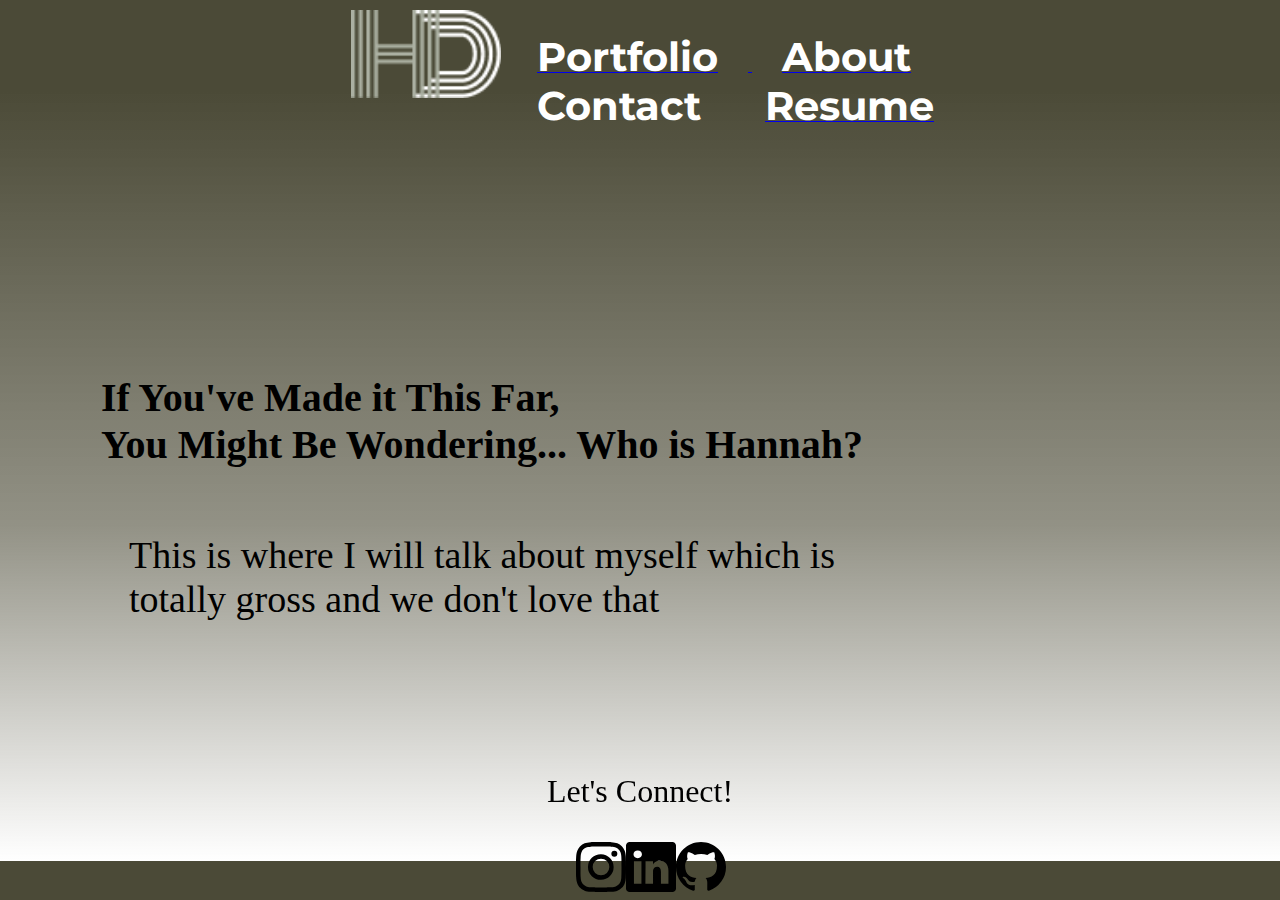
==== about.html @ ebe08da1 "update" ====
<!DOCTYPE html>
<html lang="en">
<link rel="stylesheet" href="CSS/style.css" />
<link rel="stylesheet" href="CSS/homepage.css" />
<link rel="stylesheet" href="CSS/aboutme.css" />

<head>
    <!-- Fonts: -->
    <link rel="preconnect" href="https://fonts.googleapis.com">
    <link rel="preconnect" href="https://fonts.gstatic.com" crossorigin>
    <link href="https://fonts.googleapis.com/css2?family=Montserrat:wght@300;400;500;600&display=swap" rel="stylesheet">

</head>

<body>
<!-- NAVIGATION -->
    <div class="navigation">
        <div class="inline_block">
            <a href="/index.html"><img src="Images\Vector.png" class="logo" /></a>
            <nav class="inline_block">
                <ul style="width: 73%; padding: 1%;">
                    <a href="/portfolio.html">
                        <li class="inline">Portfolio</li>
                    </a>
                    <a href="/about.html">
                        <li class="inline">About</li>
                    </a>
                    <li class="inline">Contact</li>
                    <a
                        href="https://docs.google.com/document/d/1BvDLTSsfXMmed3i8Y_4X4LkEU9TCMflmdrN38vxeFK8/edit?usp=sharing">
                        <li class="inline">Resume</li>
                    </a>
                </ul>
            </nav>
        </div>
    </div>
    <div class="aboutHannah">
        <h1 class="introheader">If You've Made it This Far, <br>
            You Might Be Wondering... Who is Hannah?</H1>
        <p>This is where I will talk about myself which is <br>
            totally gross and we don't love that</p>
    </div>
<!-- FOOTER -->
    <footer class="footer">
        <p>Let's Connect!</p>
        <div class="socialFooter">
            <a href='https://www.instagram.com/hanniedanny/'>
                <svg xmlns="http://www.w3.org/2000/svg" width="50" height="50" viewBox="0 0 16 16">
                    <path
                        d="M8 0C5.829 0 5.556.01 4.703.048 3.85.088 3.269.222 2.76.42a3.917 3.917 0 0 0-1.417.923A3.927 3.927 0 0 0 .42 2.76C.222 3.268.087 3.85.048 4.7.01 5.555 0 5.827 0 8.001c0 2.172.01 2.444.048 3.297.04.852.174 1.433.372 1.942.205.526.478.972.923 1.417.444.445.89.719 1.416.923.51.198 1.09.333 1.942.372C5.555 15.99 5.827 16 8 16s2.444-.01 3.298-.048c.851-.04 1.434-.174 1.943-.372a3.916 3.916 0 0 0 1.416-.923c.445-.445.718-.891.923-1.417.197-.509.332-1.09.372-1.942C15.99 10.445 16 10.173 16 8s-.01-2.445-.048-3.299c-.04-.851-.175-1.433-.372-1.941a3.926 3.926 0 0 0-.923-1.417A3.911 3.911 0 0 0 13.24.42c-.51-.198-1.092-.333-1.943-.372C10.443.01 10.172 0 7.998 0h.003zm-.717 1.442h.718c2.136 0 2.389.007 3.232.046.78.035 1.204.166 1.486.275.373.145.64.319.92.599.28.28.453.546.598.92.11.281.24.705.275 1.485.039.843.047 1.096.047 3.231s-.008 2.389-.047 3.232c-.035.78-.166 1.203-.275 1.485a2.47 2.47 0 0 1-.599.919c-.28.28-.546.453-.92.598-.28.11-.704.24-1.485.276-.843.038-1.096.047-3.232.047s-2.39-.009-3.233-.047c-.78-.036-1.203-.166-1.485-.276a2.478 2.478 0 0 1-.92-.598 2.48 2.48 0 0 1-.6-.92c-.109-.281-.24-.705-.275-1.485-.038-.843-.046-1.096-.046-3.233 0-2.136.008-2.388.046-3.231.036-.78.166-1.204.276-1.486.145-.373.319-.64.599-.92.28-.28.546-.453.92-.598.282-.11.705-.24 1.485-.276.738-.034 1.024-.044 2.515-.045v.002zm4.988 1.328a.96.96 0 1 0 0 1.92.96.96 0 0 0 0-1.92zm-4.27 1.122a4.109 4.109 0 1 0 0 8.217 4.109 4.109 0 0 0 0-8.217zm0 1.441a2.667 2.667 0 1 1 0 5.334 2.667 2.667 0 0 1 0-5.334z" />
                </svg>
            </a>
            <a href="https://www.linkedin.com/in/danielshannahn/"><svg xmlns="http://www.w3.org/2000/svg" width="50"
                    height="50" fill="black" class="bi bi-linkedin" viewBox="0 0 16 16">
                    <path
                        d="M0 1.146C0 .513.526 0 1.175 0h13.65C15.474 0 16 .513 16 1.146v13.708c0 .633-.526 1.146-1.175 1.146H1.175C.526 16 0 15.487 0 14.854V1.146zm4.943 12.248V6.169H2.542v7.225h2.401zm-1.2-8.212c.837 0 1.358-.554 1.358-1.248-.015-.709-.52-1.248-1.342-1.248-.822 0-1.359.54-1.359 1.248 0 .694.521 1.248 1.327 1.248h.016zm4.908 8.212V9.359c0-.216.016-.432.08-.586.173-.431.568-.878 1.232-.878.869 0 1.216.662 1.216 1.634v3.865h2.401V9.25c0-2.22-1.184-3.252-2.764-3.252-1.274 0-1.845.7-2.165 1.193v.025h-.016a5.54 5.54 0 0 1 .016-.025V6.169h-2.4c.03.678 0 7.225 0 7.225h2.4z" />
                </svg></a>
            <a href="https://github.com/danielshannahn"><svg xmlns="http://www.w3.org/2000/svg" width="50" height="50"
                    fill="solid black" class="bi bi-github" viewBox="0 0 16 16">
                    <path
                        d="M8 0C3.58 0 0 3.58 0 8c0 3.54 2.29 6.53 5.47 7.59.4.07.55-.17.55-.38 0-.19-.01-.82-.01-1.49-2.01.37-2.53-.49-2.69-.94-.09-.23-.48-.94-.82-1.13-.28-.15-.68-.52-.01-.53.63-.01 1.08.58 1.23.82.72 1.21 1.87.87 2.33.66.07-.52.28-.87.51-1.07-1.78-.2-3.64-.89-3.64-3.95 0-.87.31-1.59.82-2.15-.08-.2-.36-1.02.08-2.12 0 0 .67-.21 2.2.82.64-.18 1.32-.27 2-.27.68 0 1.36.09 2 .27 1.53-1.04 2.2-.82 2.2-.82.44 1.1.16 1.92.08 2.12.51.56.82 1.27.82 2.15 0 3.07-1.87 3.75-3.65 3.95.29.25.54.73.54 1.48 0 1.07-.01 1.93-.01 2.2 0 .21.15.46.55.38A8.012 8.012 0 0 0 16 8c0-4.42-3.58-8-8-8z" />
                </svg></a>
        </div>
    </footer>
</body>

</html>
---- CSS/style.css ----
/* This is for Navigation and Footer Purposes */
body {
    background: linear-gradient(180deg, #4B4A37 10.42%, rgba(121, 120, 105, 0.81) 60.94%, rgba(171, 176, 162, 0) 100%);    
}

.inline_block {
    width: 100%;
    display:flex;
    flex-direction: row;
    width: 100%;
    
}

.navigation {
    width: 73%;
    margin-left: auto;
}

.inline{
    display: inline;
    margin: 30px;
    font-family: 'Montserrat', sans-serif;
    font-style: bold;
    font-weight: 700;
    font-size: 40px;
    line-height: 49px;
    color: white;
}

.logo {
    width: 150px;
    padding: 1%;
}

.footer {
    font-size: 32px;
    text-align: center;
    position: fixed;
    left:0;
    bottom: 0;
    width: 100%;


}
.socialFooter {
    display: flex;
    flex-direction: row;
    justify-content: space-around;
    width: 10%;
    margin: auto;

}
---- CSS/homepage.css ----
.aboutme {
    width: 618px;
    height: 245px;
    left: 206px;
    top: 208px; 
    font-family: 'Montserrat', sans-serif;
    font-style: light;
    font-weight: 400;
    font-size: 38px;
    line-height: 46px;
}

.button {
    background-color: transparent;
    color: black;
    font-size: 40px;
    font-family: 'Montserrat', sans-serif;
    font-style: bold;
    font-weight: 900;
    border: transparent;
    display: flex;
}
.heroimage{
    width: 436px;
    height: 457px;
}
section {
    display: flex;
    height: 1000px;
    flex-direction: row;
    align-items: center;
    justify-content: center;
}
.picture-section {
    width:25%
    
}
.filler1{
    width: 20%;
}
.filler2{
    width: 20%;
}
---- CSS/aboutme.css ----
.introheader{
    font-size: 40px;
}
.aboutHannah{
    display: flex;
    flex-direction: column;
    align-items: center;
    justify-content: center;
    width: 75%;
    min-height: 700px;
    font-size: 38px;
}
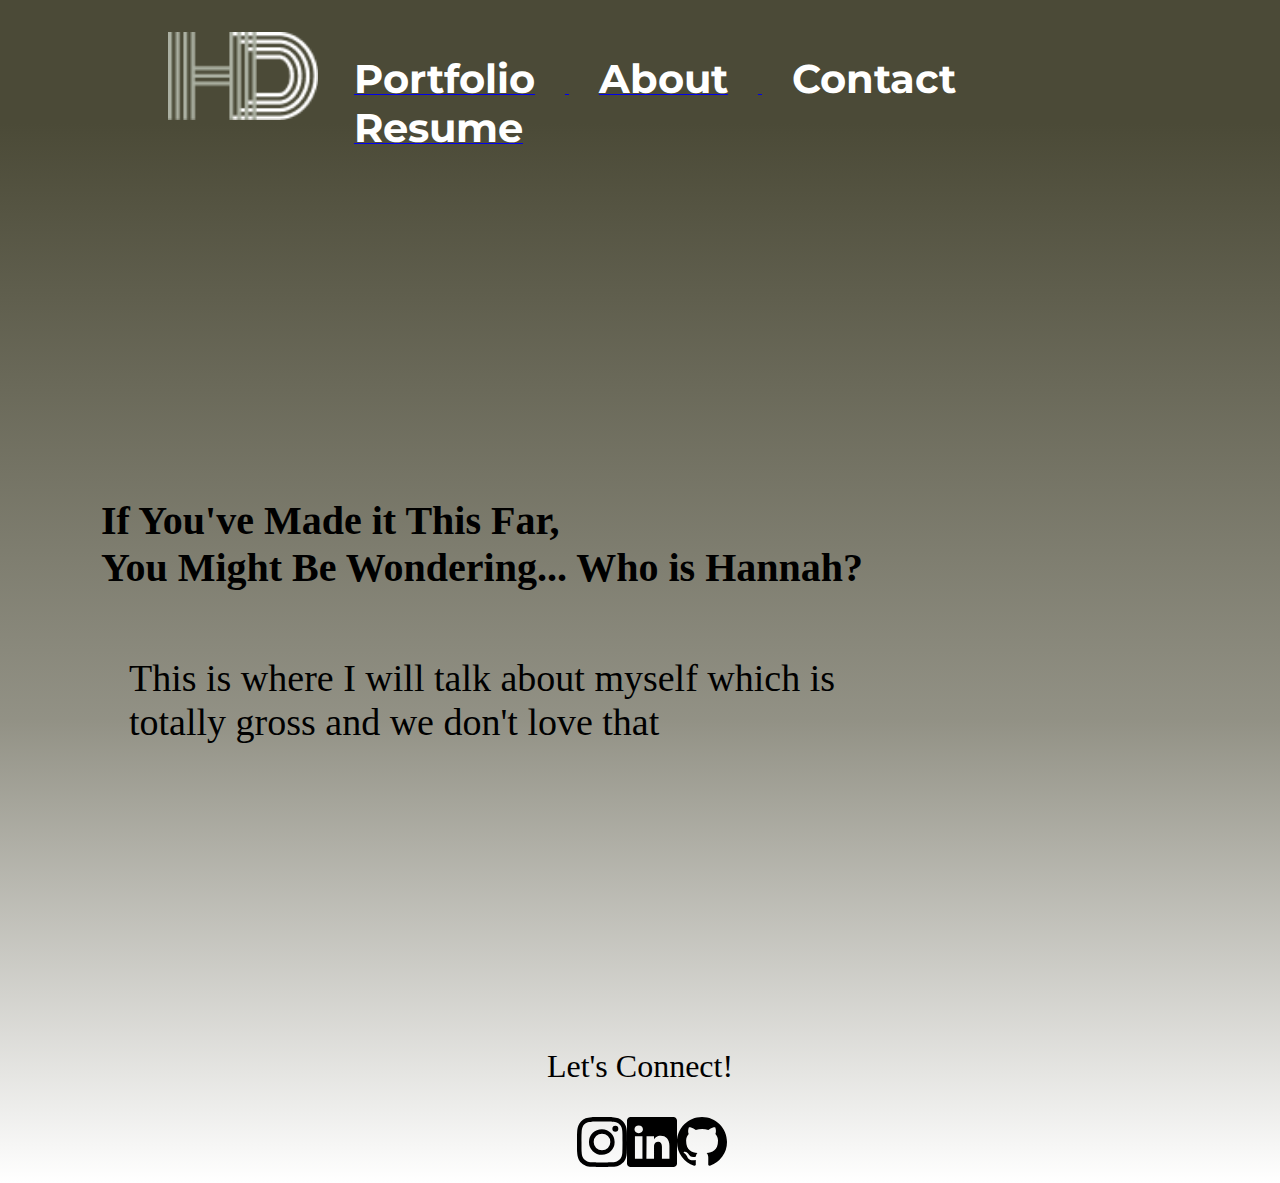
==== commit 7a932ccb: "Massive changes to HTML and CSS to fix layout issues on multiple pages. This should also fix the pag" ====
--- a/about.html
+++ b/about.html
@@ -13,27 +13,29 @@
 </head>
 
 <body>
-<!-- NAVIGATION -->
-    <div class="navigation">
-        <div class="inline_block">
-            <a href="/index.html"><img src="Images\Vector.png" class="logo" /></a>
-            <nav class="inline_block">
-                <ul style="width: 73%; padding: 1%;">
-                    <a href="/portfolio.html">
-                        <li class="inline">Portfolio</li>
-                    </a>
-                    <a href="/about.html">
-                        <li class="inline">About</li>
-                    </a>
-                    <li class="inline">Contact</li>
-                    <a
-                        href="https://docs.google.com/document/d/1BvDLTSsfXMmed3i8Y_4X4LkEU9TCMflmdrN38vxeFK8/edit?usp=sharing">
-                        <li class="inline">Resume</li>
-                    </a>
-                </ul>
-            </nav>
+    <div id="page-container">
+        <div id="content-wrap">
+        <!-- NAVIGATION -->
+        <div class="navigation">
+            <div class="navbar">
+                <a href="./index.html"><img src="Images\Vector.png" class="logo" /></a>
+                <nav>
+                    <ul style="width: 100%; padding: 1%;">
+                        <a href="./portfolio.html">
+                            <li class="inline">Portfolio</li>
+                        </a>
+                        <a href="./about.html">
+                            <li class="inline">About</li>
+                        </a>
+                        <li class="inline">Contact</li>
+                        <a
+                            href="https://docs.google.com/document/d/1BvDLTSsfXMmed3i8Y_4X4LkEU9TCMflmdrN38vxeFK8/edit?usp=sharing">
+                            <li class="inline">Resume</li>
+                        </a>
+                    </ul>
+                </nav>
+            </div>
         </div>
-    </div>
     <div class="aboutHannah">
         <h1 class="introheader">If You've Made it This Far, <br>
             You Might Be Wondering... Who is Hannah?</H1>
@@ -41,27 +43,29 @@
             totally gross and we don't love that</p>
     </div>
 <!-- FOOTER -->
-    <footer class="footer">
-        <p>Let's Connect!</p>
-        <div class="socialFooter">
-            <a href='https://www.instagram.com/hanniedanny/'>
-                <svg xmlns="http://www.w3.org/2000/svg" width="50" height="50" viewBox="0 0 16 16">
-                    <path
-                        d="M8 0C5.829 0 5.556.01 4.703.048 3.85.088 3.269.222 2.76.42a3.917 3.917 0 0 0-1.417.923A3.927 3.927 0 0 0 .42 2.76C.222 3.268.087 3.85.048 4.7.01 5.555 0 5.827 0 8.001c0 2.172.01 2.444.048 3.297.04.852.174 1.433.372 1.942.205.526.478.972.923 1.417.444.445.89.719 1.416.923.51.198 1.09.333 1.942.372C5.555 15.99 5.827 16 8 16s2.444-.01 3.298-.048c.851-.04 1.434-.174 1.943-.372a3.916 3.916 0 0 0 1.416-.923c.445-.445.718-.891.923-1.417.197-.509.332-1.09.372-1.942C15.99 10.445 16 10.173 16 8s-.01-2.445-.048-3.299c-.04-.851-.175-1.433-.372-1.941a3.926 3.926 0 0 0-.923-1.417A3.911 3.911 0 0 0 13.24.42c-.51-.198-1.092-.333-1.943-.372C10.443.01 10.172 0 7.998 0h.003zm-.717 1.442h.718c2.136 0 2.389.007 3.232.046.78.035 1.204.166 1.486.275.373.145.64.319.92.599.28.28.453.546.598.92.11.281.24.705.275 1.485.039.843.047 1.096.047 3.231s-.008 2.389-.047 3.232c-.035.78-.166 1.203-.275 1.485a2.47 2.47 0 0 1-.599.919c-.28.28-.546.453-.92.598-.28.11-.704.24-1.485.276-.843.038-1.096.047-3.232.047s-2.39-.009-3.233-.047c-.78-.036-1.203-.166-1.485-.276a2.478 2.478 0 0 1-.92-.598 2.48 2.48 0 0 1-.6-.92c-.109-.281-.24-.705-.275-1.485-.038-.843-.046-1.096-.046-3.233 0-2.136.008-2.388.046-3.231.036-.78.166-1.204.276-1.486.145-.373.319-.64.599-.92.28-.28.546-.453.92-.598.282-.11.705-.24 1.485-.276.738-.034 1.024-.044 2.515-.045v.002zm4.988 1.328a.96.96 0 1 0 0 1.92.96.96 0 0 0 0-1.92zm-4.27 1.122a4.109 4.109 0 1 0 0 8.217 4.109 4.109 0 0 0 0-8.217zm0 1.441a2.667 2.667 0 1 1 0 5.334 2.667 2.667 0 0 1 0-5.334z" />
-                </svg>
-            </a>
-            <a href="https://www.linkedin.com/in/danielshannahn/"><svg xmlns="http://www.w3.org/2000/svg" width="50"
-                    height="50" fill="black" class="bi bi-linkedin" viewBox="0 0 16 16">
-                    <path
-                        d="M0 1.146C0 .513.526 0 1.175 0h13.65C15.474 0 16 .513 16 1.146v13.708c0 .633-.526 1.146-1.175 1.146H1.175C.526 16 0 15.487 0 14.854V1.146zm4.943 12.248V6.169H2.542v7.225h2.401zm-1.2-8.212c.837 0 1.358-.554 1.358-1.248-.015-.709-.52-1.248-1.342-1.248-.822 0-1.359.54-1.359 1.248 0 .694.521 1.248 1.327 1.248h.016zm4.908 8.212V9.359c0-.216.016-.432.08-.586.173-.431.568-.878 1.232-.878.869 0 1.216.662 1.216 1.634v3.865h2.401V9.25c0-2.22-1.184-3.252-2.764-3.252-1.274 0-1.845.7-2.165 1.193v.025h-.016a5.54 5.54 0 0 1 .016-.025V6.169h-2.4c.03.678 0 7.225 0 7.225h2.4z" />
-                </svg></a>
-            <a href="https://github.com/danielshannahn"><svg xmlns="http://www.w3.org/2000/svg" width="50" height="50"
-                    fill="solid black" class="bi bi-github" viewBox="0 0 16 16">
-                    <path
-                        d="M8 0C3.58 0 0 3.58 0 8c0 3.54 2.29 6.53 5.47 7.59.4.07.55-.17.55-.38 0-.19-.01-.82-.01-1.49-2.01.37-2.53-.49-2.69-.94-.09-.23-.48-.94-.82-1.13-.28-.15-.68-.52-.01-.53.63-.01 1.08.58 1.23.82.72 1.21 1.87.87 2.33.66.07-.52.28-.87.51-1.07-1.78-.2-3.64-.89-3.64-3.95 0-.87.31-1.59.82-2.15-.08-.2-.36-1.02.08-2.12 0 0 .67-.21 2.2.82.64-.18 1.32-.27 2-.27.68 0 1.36.09 2 .27 1.53-1.04 2.2-.82 2.2-.82.44 1.1.16 1.92.08 2.12.51.56.82 1.27.82 2.15 0 3.07-1.87 3.75-3.65 3.95.29.25.54.73.54 1.48 0 1.07-.01 1.93-.01 2.2 0 .21.15.46.55.38A8.012 8.012 0 0 0 16 8c0-4.42-3.58-8-8-8z" />
-                </svg></a>
-        </div>
-    </footer>
+</div>
+<footer class="footer">
+    <p>Let's Connect!</p>
+    <div class="socialFooter">
+        <a href='https://www.instagram.com/hanniedanny/'>
+            <svg xmlns="http://www.w3.org/2000/svg" width="50" height="50" viewBox="0 0 16 16">
+                <path
+                    d="M8 0C5.829 0 5.556.01 4.703.048 3.85.088 3.269.222 2.76.42a3.917 3.917 0 0 0-1.417.923A3.927 3.927 0 0 0 .42 2.76C.222 3.268.087 3.85.048 4.7.01 5.555 0 5.827 0 8.001c0 2.172.01 2.444.048 3.297.04.852.174 1.433.372 1.942.205.526.478.972.923 1.417.444.445.89.719 1.416.923.51.198 1.09.333 1.942.372C5.555 15.99 5.827 16 8 16s2.444-.01 3.298-.048c.851-.04 1.434-.174 1.943-.372a3.916 3.916 0 0 0 1.416-.923c.445-.445.718-.891.923-1.417.197-.509.332-1.09.372-1.942C15.99 10.445 16 10.173 16 8s-.01-2.445-.048-3.299c-.04-.851-.175-1.433-.372-1.941a3.926 3.926 0 0 0-.923-1.417A3.911 3.911 0 0 0 13.24.42c-.51-.198-1.092-.333-1.943-.372C10.443.01 10.172 0 7.998 0h.003zm-.717 1.442h.718c2.136 0 2.389.007 3.232.046.78.035 1.204.166 1.486.275.373.145.64.319.92.599.28.28.453.546.598.92.11.281.24.705.275 1.485.039.843.047 1.096.047 3.231s-.008 2.389-.047 3.232c-.035.78-.166 1.203-.275 1.485a2.47 2.47 0 0 1-.599.919c-.28.28-.546.453-.92.598-.28.11-.704.24-1.485.276-.843.038-1.096.047-3.232.047s-2.39-.009-3.233-.047c-.78-.036-1.203-.166-1.485-.276a2.478 2.478 0 0 1-.92-.598 2.48 2.48 0 0 1-.6-.92c-.109-.281-.24-.705-.275-1.485-.038-.843-.046-1.096-.046-3.233 0-2.136.008-2.388.046-3.231.036-.78.166-1.204.276-1.486.145-.373.319-.64.599-.92.28-.28.546-.453.92-.598.282-.11.705-.24 1.485-.276.738-.034 1.024-.044 2.515-.045v.002zm4.988 1.328a.96.96 0 1 0 0 1.92.96.96 0 0 0 0-1.92zm-4.27 1.122a4.109 4.109 0 1 0 0 8.217 4.109 4.109 0 0 0 0-8.217zm0 1.441a2.667 2.667 0 1 1 0 5.334 2.667 2.667 0 0 1 0-5.334z" />
+            </svg>
+        </a>
+        <a href="https://www.linkedin.com/in/danielshannahn/"><svg xmlns="http://www.w3.org/2000/svg" width="50"
+                height="50" fill="black" class="bi bi-linkedin" viewBox="0 0 16 16">
+                <path
+                    d="M0 1.146C0 .513.526 0 1.175 0h13.65C15.474 0 16 .513 16 1.146v13.708c0 .633-.526 1.146-1.175 1.146H1.175C.526 16 0 15.487 0 14.854V1.146zm4.943 12.248V6.169H2.542v7.225h2.401zm-1.2-8.212c.837 0 1.358-.554 1.358-1.248-.015-.709-.52-1.248-1.342-1.248-.822 0-1.359.54-1.359 1.248 0 .694.521 1.248 1.327 1.248h.016zm4.908 8.212V9.359c0-.216.016-.432.08-.586.173-.431.568-.878 1.232-.878.869 0 1.216.662 1.216 1.634v3.865h2.401V9.25c0-2.22-1.184-3.252-2.764-3.252-1.274 0-1.845.7-2.165 1.193v.025h-.016a5.54 5.54 0 0 1 .016-.025V6.169h-2.4c.03.678 0 7.225 0 7.225h2.4z" />
+            </svg></a>
+        <a href="https://github.com/danielshannahn"><svg xmlns="http://www.w3.org/2000/svg" width="50" height="50"
+                fill="solid black" class="bi bi-github" viewBox="0 0 16 16">
+                <path
+                    d="M8 0C3.58 0 0 3.58 0 8c0 3.54 2.29 6.53 5.47 7.59.4.07.55-.17.55-.38 0-.19-.01-.82-.01-1.49-2.01.37-2.53-.49-2.69-.94-.09-.23-.48-.94-.82-1.13-.28-.15-.68-.52-.01-.53.63-.01 1.08.58 1.23.82.72 1.21 1.87.87 2.33.66.07-.52.28-.87.51-1.07-1.78-.2-3.64-.89-3.64-3.95 0-.87.31-1.59.82-2.15-.08-.2-.36-1.02.08-2.12 0 0 .67-.21 2.2.82.64-.18 1.32-.27 2-.27.68 0 1.36.09 2 .27 1.53-1.04 2.2-.82 2.2-.82.44 1.1.16 1.92.08 2.12.51.56.82 1.27.82 2.15 0 3.07-1.87 3.75-3.65 3.95.29.25.54.73.54 1.48 0 1.07-.01 1.93-.01 2.2 0 .21.15.46.55.38A8.012 8.012 0 0 0 16 8c0-4.42-3.58-8-8-8z" />
+            </svg></a>
+    </div>
+</footer>
+</div>
 </body>
 
 </html>--- a/CSS/style.css
+++ b/CSS/style.css
@@ -3,17 +3,18 @@
     background: linear-gradient(180deg, #4B4A37 10.42%, rgba(121, 120, 105, 0.81) 60.94%, rgba(171, 176, 162, 0) 100%);    
 }
 
-.inline_block {
-    width: 100%;
+.navbar {
     display:flex;
     flex-direction: row;
     width: 100%;
-    
+    justify-content: center;
 }
 
 .navigation {
-    width: 73%;
-    margin-left: auto;
+    width: 75%;
+    margin: auto;
+    margin-bottom: 100px;
+    margin-top:30px
 }
 
 .inline{
@@ -35,12 +36,9 @@
 .footer {
     font-size: 32px;
     text-align: center;
-    position: fixed;
-    left:0;
+    position: static;
     bottom: 0;
     width: 100%;
-
-
 }
 .socialFooter {
     display: flex;
@@ -49,4 +47,12 @@
     width: 10%;
     margin: auto;
 
-}+}
+#page-container {
+    position: relative;
+    min-height: 100vh;
+  }
+  
+  #content-wrap {
+    padding-bottom: 2.5rem;    /* Footer height */
+  }--- a/CSS/homepage.css
+++ b/CSS/homepage.css
@@ -24,20 +24,20 @@
     width: 436px;
     height: 457px;
 }
-section {
+.home-section {
     display: flex;
-    height: 1000px;
+    height: 450px;
     flex-direction: row;
     align-items: center;
-    justify-content: center;
+    justify-content: space-evenly;
 }
 .picture-section {
     width:25%
     
 }
 .filler1{
-    width: 20%;
+    width: 10%;
 }
 .filler2{
-    width: 20%;
+    width: 10%;
 }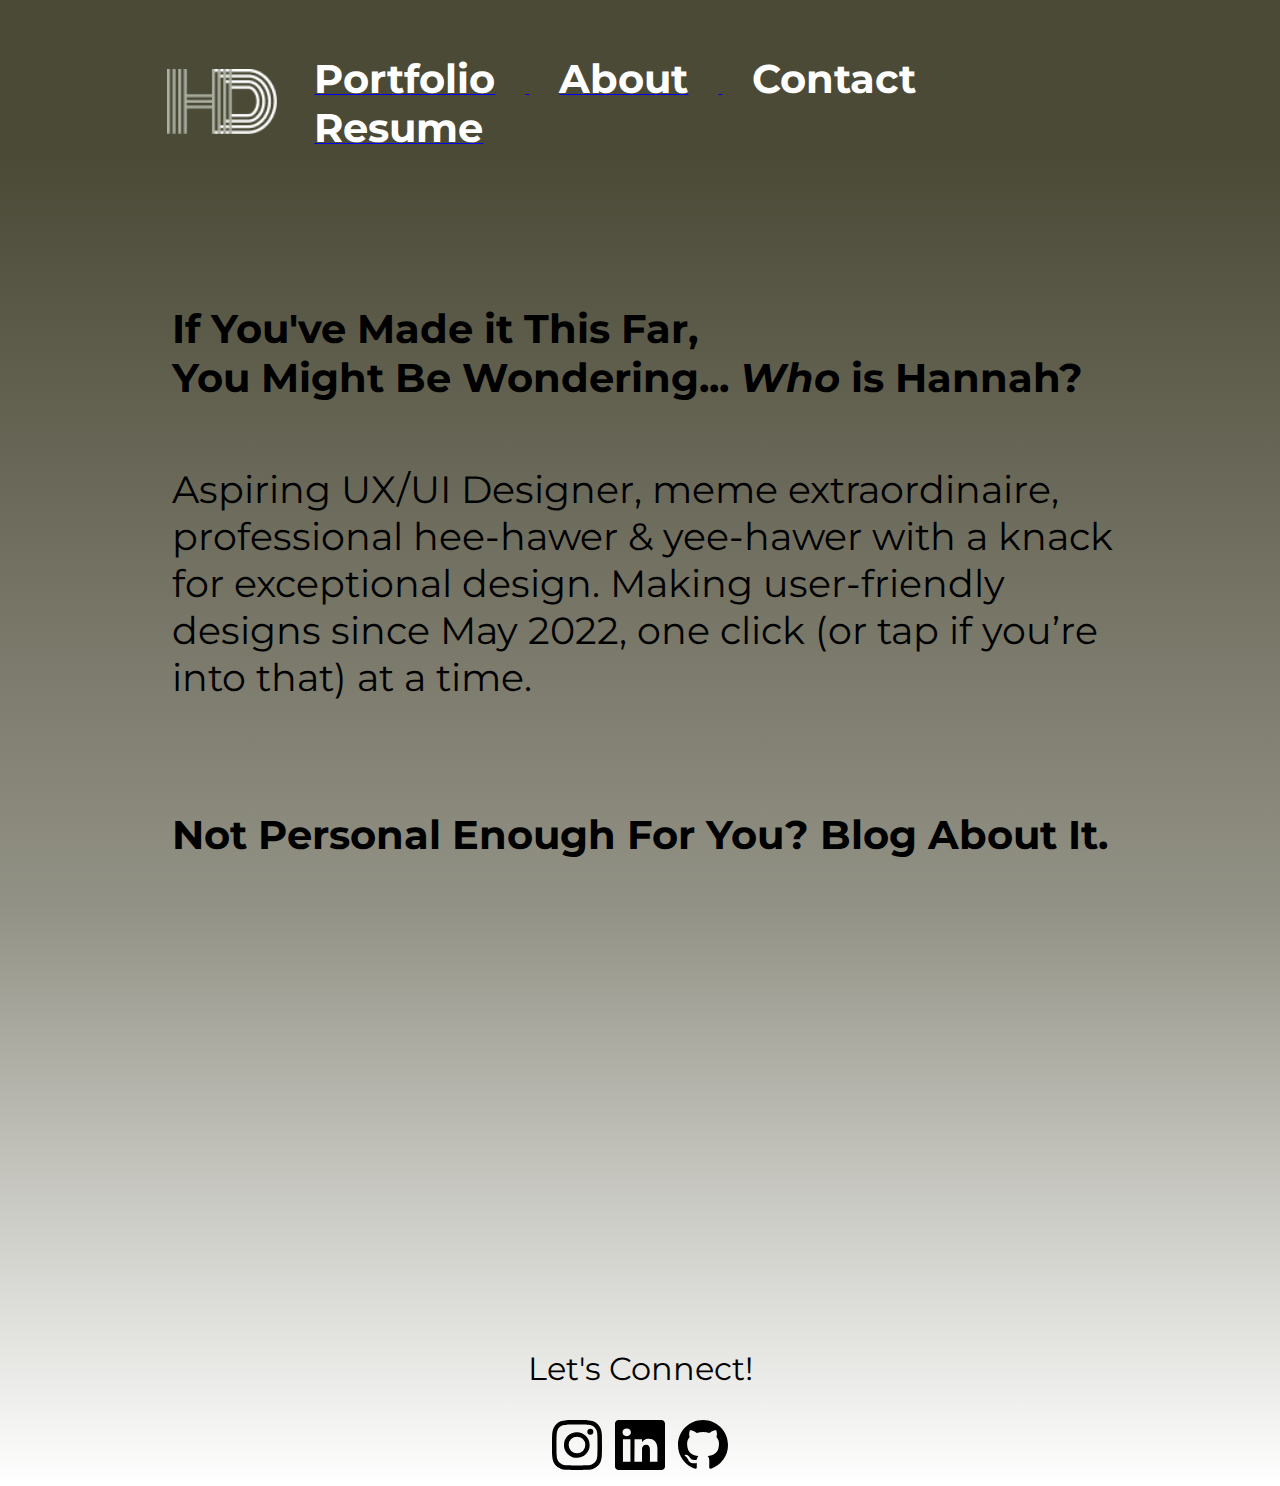
==== commit b4ef7ab5: "Updates!<3" ====
--- a/about.html
+++ b/about.html
@@ -8,64 +8,75 @@
     <!-- Fonts: -->
     <link rel="preconnect" href="https://fonts.googleapis.com">
     <link rel="preconnect" href="https://fonts.gstatic.com" crossorigin>
-    <link href="https://fonts.googleapis.com/css2?family=Montserrat:wght@300;400;500;600&display=swap" rel="stylesheet">
-
+    <link href="https://fonts.googleapis.com/css2?family=Montserrat:wght@200;300;400;500;600;700&display=swap" rel="stylesheet">
 </head>
 
 <body>
     <div id="page-container">
         <div id="content-wrap">
-        <!-- NAVIGATION -->
-        <div class="navigation">
-            <div class="navbar">
-                <a href="./index.html"><img src="Images\Vector.png" class="logo" /></a>
-                <nav>
-                    <ul style="width: 100%; padding: 1%;">
-                        <a href="./portfolio.html">
-                            <li class="inline">Portfolio</li>
-                        </a>
-                        <a href="./about.html">
-                            <li class="inline">About</li>
-                        </a>
-                        <li class="inline">Contact</li>
-                        <a
-                            href="https://docs.google.com/document/d/1BvDLTSsfXMmed3i8Y_4X4LkEU9TCMflmdrN38vxeFK8/edit?usp=sharing">
-                            <li class="inline">Resume</li>
-                        </a>
-                    </ul>
-                </nav>
+            <!-- NAVIGATION -->
+            <div class="navigation">
+                <div class="navbar">
+                    <a href="./index.html"><img src="Images\Vector.png" class="logo" /></a>
+                    <nav>
+                        <ul style="width: 100%; padding: 1%;">
+                            <a href="./portfolio.html">
+                                <li class="inline">Portfolio</li>
+                            </a>
+                            <a href="./about.html">
+                                <li class="inline">About</li>
+                            </a>
+                            <li class="inline">Contact</li>
+                            <a
+                                href="https://docs.google.com/document/d/1BvDLTSsfXMmed3i8Y_4X4LkEU9TCMflmdrN38vxeFK8/edit?usp=sharing">
+                                <li class="inline">Resume</li>
+                            </a>
+                        </ul>
+                    </nav>
+                </div>
             </div>
+            <div class="aboutHannah">
+                <h1 class="introheader">If You've Made it This Far, <br>
+                    You Might Be Wondering... <span style="font-style:italic;">Who</span> is Hannah?</H1>
+                <p>
+                    Aspiring UX/UI Designer, meme extraordinaire, professional hee-hawer & yee-hawer with a knack for exceptional design. 
+                    Making user-friendly designs since May 2022, one click (or tap if you’re into that) at a time. 
+                </p>
+            </div>
+            <div class="Blog">
+                <H2>Not Personal Enough For You? Blog About It.</H2>
+                <div class="BLOGGERS">
+                    <!-- maybe put a blog her or something? -->
+                </div>
+            </div>
+
+            <!-- FOOTER -->
         </div>
-    <div class="aboutHannah">
-        <h1 class="introheader">If You've Made it This Far, <br>
-            You Might Be Wondering... Who is Hannah?</H1>
-        <p>This is where I will talk about myself which is <br>
-            totally gross and we don't love that</p>
+        <footer class="footer">
+            <p>Let's Connect!</p>
+            <div class="socialFooter">
+                <a href='https://www.instagram.com/hanniedanny/'>
+                    <svg xmlns="http://www.w3.org/2000/svg" width="50" height="50" viewBox="0 0 16 16">
+                        <path
+                            d="M8 0C5.829 0 5.556.01 4.703.048 3.85.088 3.269.222 2.76.42a3.917 3.917 0 0 0-1.417.923A3.927 3.927 0 0 0 .42 2.76C.222 3.268.087 3.85.048 4.7.01 5.555 0 5.827 0 8.001c0 2.172.01 2.444.048 3.297.04.852.174 1.433.372 1.942.205.526.478.972.923 1.417.444.445.89.719 1.416.923.51.198 1.09.333 1.942.372C5.555 15.99 5.827 16 8 16s2.444-.01 3.298-.048c.851-.04 1.434-.174 1.943-.372a3.916 3.916 0 0 0 1.416-.923c.445-.445.718-.891.923-1.417.197-.509.332-1.09.372-1.942C15.99 10.445 16 10.173 16 8s-.01-2.445-.048-3.299c-.04-.851-.175-1.433-.372-1.941a3.926 3.926 0 0 0-.923-1.417A3.911 3.911 0 0 0 13.24.42c-.51-.198-1.092-.333-1.943-.372C10.443.01 10.172 0 7.998 0h.003zm-.717 1.442h.718c2.136 0 2.389.007 3.232.046.78.035 1.204.166 1.486.275.373.145.64.319.92.599.28.28.453.546.598.92.11.281.24.705.275 1.485.039.843.047 1.096.047 3.231s-.008 2.389-.047 3.232c-.035.78-.166 1.203-.275 1.485a2.47 2.47 0 0 1-.599.919c-.28.28-.546.453-.92.598-.28.11-.704.24-1.485.276-.843.038-1.096.047-3.232.047s-2.39-.009-3.233-.047c-.78-.036-1.203-.166-1.485-.276a2.478 2.478 0 0 1-.92-.598 2.48 2.48 0 0 1-.6-.92c-.109-.281-.24-.705-.275-1.485-.038-.843-.046-1.096-.046-3.233 0-2.136.008-2.388.046-3.231.036-.78.166-1.204.276-1.486.145-.373.319-.64.599-.92.28-.28.546-.453.92-.598.282-.11.705-.24 1.485-.276.738-.034 1.024-.044 2.515-.045v.002zm4.988 1.328a.96.96 0 1 0 0 1.92.96.96 0 0 0 0-1.92zm-4.27 1.122a4.109 4.109 0 1 0 0 8.217 4.109 4.109 0 0 0 0-8.217zm0 1.441a2.667 2.667 0 1 1 0 5.334 2.667 2.667 0 0 1 0-5.334z" />
+                    </svg>
+                </a>
+                <a href="https://www.linkedin.com/in/danielshannahn/"><svg xmlns="http://www.w3.org/2000/svg" width="50"
+                        height="50" fill="black" class="bi bi-linkedin" viewBox="0 0 16 16">
+                        <path
+                            d="M0 1.146C0 .513.526 0 1.175 0h13.65C15.474 0 16 .513 16 1.146v13.708c0 .633-.526 1.146-1.175 1.146H1.175C.526 16 0 15.487 0 14.854V1.146zm4.943 12.248V6.169H2.542v7.225h2.401zm-1.2-8.212c.837 0 1.358-.554 1.358-1.248-.015-.709-.52-1.248-1.342-1.248-.822 0-1.359.54-1.359 1.248 0 .694.521 1.248 1.327 1.248h.016zm4.908 8.212V9.359c0-.216.016-.432.08-.586.173-.431.568-.878 1.232-.878.869 0 1.216.662 1.216 1.634v3.865h2.401V9.25c0-2.22-1.184-3.252-2.764-3.252-1.274 0-1.845.7-2.165 1.193v.025h-.016a5.54 5.54 0 0 1 .016-.025V6.169h-2.4c.03.678 0 7.225 0 7.225h2.4z" />
+                    </svg></a>
+                <a href="https://github.com/danielshannahn"><svg xmlns="http://www.w3.org/2000/svg" width="50"
+                        height="50" fill="solid black" class="bi bi-github" viewBox="0 0 16 16">
+                        <path
+                            d="M8 0C3.58 0 0 3.58 0 8c0 3.54 2.29 6.53 5.47 7.59.4.07.55-.17.55-.38 0-.19-.01-.82-.01-1.49-2.01.37-2.53-.49-2.69-.94-.09-.23-.48-.94-.82-1.13-.28-.15-.68-.52-.01-.53.63-.01 1.08.58 1.23.82.72 1.21 1.87.87 2.33.66.07-.52.28-.87.51-1.07-1.78-.2-3.64-.89-3.64-3.95 0-.87.31-1.59.82-2.15-.08-.2-.36-1.02.08-2.12 0 0 .67-.21 2.2.82.64-.18 1.32-.27 2-.27.68 0 1.36.09 2 .27 1.53-1.04 2.2-.82 2.2-.82.44 1.1.16 1.92.08 2.12.51.56.82 1.27.82 2.15 0 3.07-1.87 3.75-3.65 3.95.29.25.54.73.54 1.48 0 1.07-.01 1.93-.01 2.2 0 .21.15.46.55.38A8.012 8.012 0 0 0 16 8c0-4.42-3.58-8-8-8z" />
+                    </svg></a>
+            </div>
+        </footer>
     </div>
-<!-- FOOTER -->
-</div>
-<footer class="footer">
-    <p>Let's Connect!</p>
-    <div class="socialFooter">
-        <a href='https://www.instagram.com/hanniedanny/'>
-            <svg xmlns="http://www.w3.org/2000/svg" width="50" height="50" viewBox="0 0 16 16">
-                <path
-                    d="M8 0C5.829 0 5.556.01 4.703.048 3.85.088 3.269.222 2.76.42a3.917 3.917 0 0 0-1.417.923A3.927 3.927 0 0 0 .42 2.76C.222 3.268.087 3.85.048 4.7.01 5.555 0 5.827 0 8.001c0 2.172.01 2.444.048 3.297.04.852.174 1.433.372 1.942.205.526.478.972.923 1.417.444.445.89.719 1.416.923.51.198 1.09.333 1.942.372C5.555 15.99 5.827 16 8 16s2.444-.01 3.298-.048c.851-.04 1.434-.174 1.943-.372a3.916 3.916 0 0 0 1.416-.923c.445-.445.718-.891.923-1.417.197-.509.332-1.09.372-1.942C15.99 10.445 16 10.173 16 8s-.01-2.445-.048-3.299c-.04-.851-.175-1.433-.372-1.941a3.926 3.926 0 0 0-.923-1.417A3.911 3.911 0 0 0 13.24.42c-.51-.198-1.092-.333-1.943-.372C10.443.01 10.172 0 7.998 0h.003zm-.717 1.442h.718c2.136 0 2.389.007 3.232.046.78.035 1.204.166 1.486.275.373.145.64.319.92.599.28.28.453.546.598.92.11.281.24.705.275 1.485.039.843.047 1.096.047 3.231s-.008 2.389-.047 3.232c-.035.78-.166 1.203-.275 1.485a2.47 2.47 0 0 1-.599.919c-.28.28-.546.453-.92.598-.28.11-.704.24-1.485.276-.843.038-1.096.047-3.232.047s-2.39-.009-3.233-.047c-.78-.036-1.203-.166-1.485-.276a2.478 2.478 0 0 1-.92-.598 2.48 2.48 0 0 1-.6-.92c-.109-.281-.24-.705-.275-1.485-.038-.843-.046-1.096-.046-3.233 0-2.136.008-2.388.046-3.231.036-.78.166-1.204.276-1.486.145-.373.319-.64.599-.92.28-.28.546-.453.92-.598.282-.11.705-.24 1.485-.276.738-.034 1.024-.044 2.515-.045v.002zm4.988 1.328a.96.96 0 1 0 0 1.92.96.96 0 0 0 0-1.92zm-4.27 1.122a4.109 4.109 0 1 0 0 8.217 4.109 4.109 0 0 0 0-8.217zm0 1.441a2.667 2.667 0 1 1 0 5.334 2.667 2.667 0 0 1 0-5.334z" />
-            </svg>
-        </a>
-        <a href="https://www.linkedin.com/in/danielshannahn/"><svg xmlns="http://www.w3.org/2000/svg" width="50"
-                height="50" fill="black" class="bi bi-linkedin" viewBox="0 0 16 16">
-                <path
-                    d="M0 1.146C0 .513.526 0 1.175 0h13.65C15.474 0 16 .513 16 1.146v13.708c0 .633-.526 1.146-1.175 1.146H1.175C.526 16 0 15.487 0 14.854V1.146zm4.943 12.248V6.169H2.542v7.225h2.401zm-1.2-8.212c.837 0 1.358-.554 1.358-1.248-.015-.709-.52-1.248-1.342-1.248-.822 0-1.359.54-1.359 1.248 0 .694.521 1.248 1.327 1.248h.016zm4.908 8.212V9.359c0-.216.016-.432.08-.586.173-.431.568-.878 1.232-.878.869 0 1.216.662 1.216 1.634v3.865h2.401V9.25c0-2.22-1.184-3.252-2.764-3.252-1.274 0-1.845.7-2.165 1.193v.025h-.016a5.54 5.54 0 0 1 .016-.025V6.169h-2.4c.03.678 0 7.225 0 7.225h2.4z" />
-            </svg></a>
-        <a href="https://github.com/danielshannahn"><svg xmlns="http://www.w3.org/2000/svg" width="50" height="50"
-                fill="solid black" class="bi bi-github" viewBox="0 0 16 16">
-                <path
-                    d="M8 0C3.58 0 0 3.58 0 8c0 3.54 2.29 6.53 5.47 7.59.4.07.55-.17.55-.38 0-.19-.01-.82-.01-1.49-2.01.37-2.53-.49-2.69-.94-.09-.23-.48-.94-.82-1.13-.28-.15-.68-.52-.01-.53.63-.01 1.08.58 1.23.82.72 1.21 1.87.87 2.33.66.07-.52.28-.87.51-1.07-1.78-.2-3.64-.89-3.64-3.95 0-.87.31-1.59.82-2.15-.08-.2-.36-1.02.08-2.12 0 0 .67-.21 2.2.82.64-.18 1.32-.27 2-.27.68 0 1.36.09 2 .27 1.53-1.04 2.2-.82 2.2-.82.44 1.1.16 1.92.08 2.12.51.56.82 1.27.82 2.15 0 3.07-1.87 3.75-3.65 3.95.29.25.54.73.54 1.48 0 1.07-.01 1.93-.01 2.2 0 .21.15.46.55.38A8.012 8.012 0 0 0 16 8c0-4.42-3.58-8-8-8z" />
-            </svg></a>
-    </div>
-</footer>
-</div>
 </body>
 
+<!-- Insert JS??? -->
+<script src="/index.js"></script>
+
 </html>--- a/CSS/style.css
+++ b/CSS/style.css
@@ -7,7 +7,8 @@
     display:flex;
     flex-direction: row;
     width: 100%;
-    justify-content: center;
+    justify-content:flex-start;
+    align-items: center;
 }
 
 .navigation {
@@ -27,13 +28,16 @@
     line-height: 49px;
     color: white;
 }
-
+.inline:hover{
+    text-decoration: underline;
+}
 .logo {
-    width: 150px;
+    width: 110px;
     padding: 1%;
 }
 
 .footer {
+    font-family: 'Montserrat', sans-serif;
     font-size: 32px;
     text-align: center;
     position: static;
@@ -44,7 +48,7 @@
     display: flex;
     flex-direction: row;
     justify-content: space-around;
-    width: 10%;
+    width: 15%;
     margin: auto;
 
 }
--- a/CSS/homepage.css
+++ b/CSS/homepage.css
@@ -20,6 +20,9 @@
     border: transparent;
     display: flex;
 }
+.button:hover{
+    text-decoration: underline;
+}
 .heroimage{
     width: 436px;
     height: 457px;
--- a/CSS/aboutme.css
+++ b/CSS/aboutme.css
@@ -1,12 +1,25 @@
 .introheader{
+    font-family: 'Montserrat', sans-serif;
     font-size: 40px;
 }
 .aboutHannah{
+    font-family: 'Montserrat', sans-serif;
     display: flex;
     flex-direction: column;
-    align-items: center;
-    justify-content: center;
     width: 75%;
-    min-height: 700px;
+    min-height: 500px;
     font-size: 38px;
+    margin-left: 13%;
 }
+.Blog{
+        font-family: 'Montserrat', sans-serif;
+        display: flex;
+        flex-direction: column;
+        width: 75%;
+        min-height: 500px;
+        font-size: 38px;
+        margin-left: 13%;  
+}
+h2{
+    font-size: 40px !important;
+}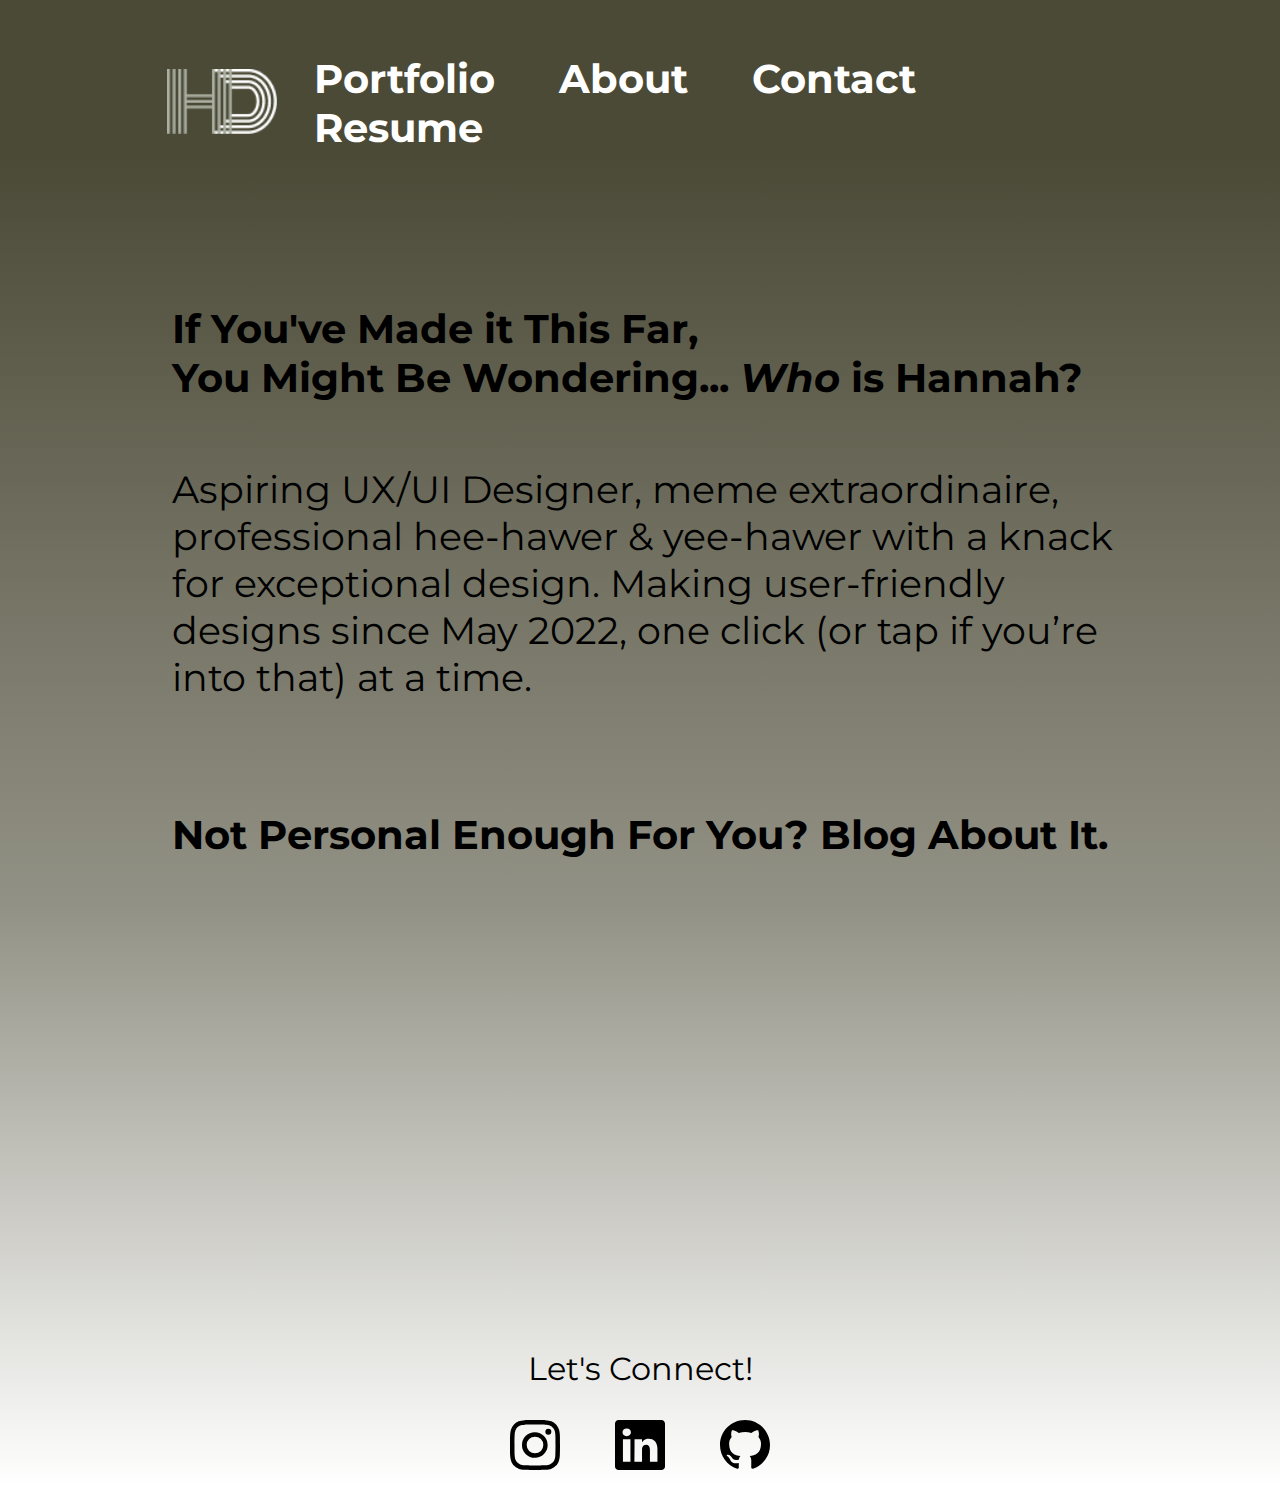
==== commit e2c835f4: "Made changes to resume - updated link" ====
--- a/about.html
+++ b/about.html
@@ -28,7 +28,7 @@
                             </a>
                             <li class="inline">Contact</li>
                             <a
-                                href="https://docs.google.com/document/d/1BvDLTSsfXMmed3i8Y_4X4LkEU9TCMflmdrN38vxeFK8/edit?usp=sharing">
+                                href="https://docs.google.com/document/d/1zX2h6t37OhuVagQouJUJo-0AHWSnpwPlDOzTRvMVBlU/edit?usp=sharing">
                                 <li class="inline">Resume</li>
                             </a>
                         </ul>
--- a/CSS/style.css
+++ b/CSS/style.css
@@ -7,7 +7,7 @@
     display:flex;
     flex-direction: row;
     width: 100%;
-    justify-content:flex-start;
+    justify-content:center;
     align-items: center;
 }
 
@@ -30,6 +30,10 @@
 }
 .inline:hover{
     text-decoration: underline;
+}
+
+a{
+    text-decoration: none;
 }
 .logo {
     width: 110px;
@@ -59,4 +63,10 @@
   
   #content-wrap {
     padding-bottom: 2.5rem;    /* Footer height */
+  }
+  
+  @media(max-width: 1482px){
+    .socialFooter{
+        width: 25%
+    }
   }--- a/CSS/homepage.css
+++ b/CSS/homepage.css
@@ -43,4 +43,23 @@
 }
 .filler2{
     width: 10%;
+}
+@media(max-width:1482px){
+    .home-section{
+        flex-direction: column;
+        height: 100%;
+        align-items: center;
+    }
+    .picture-section{
+        width: 75%;
+        margin:auto;
+        margin-bottom: 100px;
+    }
+    .aboutme{
+        margin: auto;
+        text-align: center;
+    }
+    .button{
+        margin: auto
+    }
 }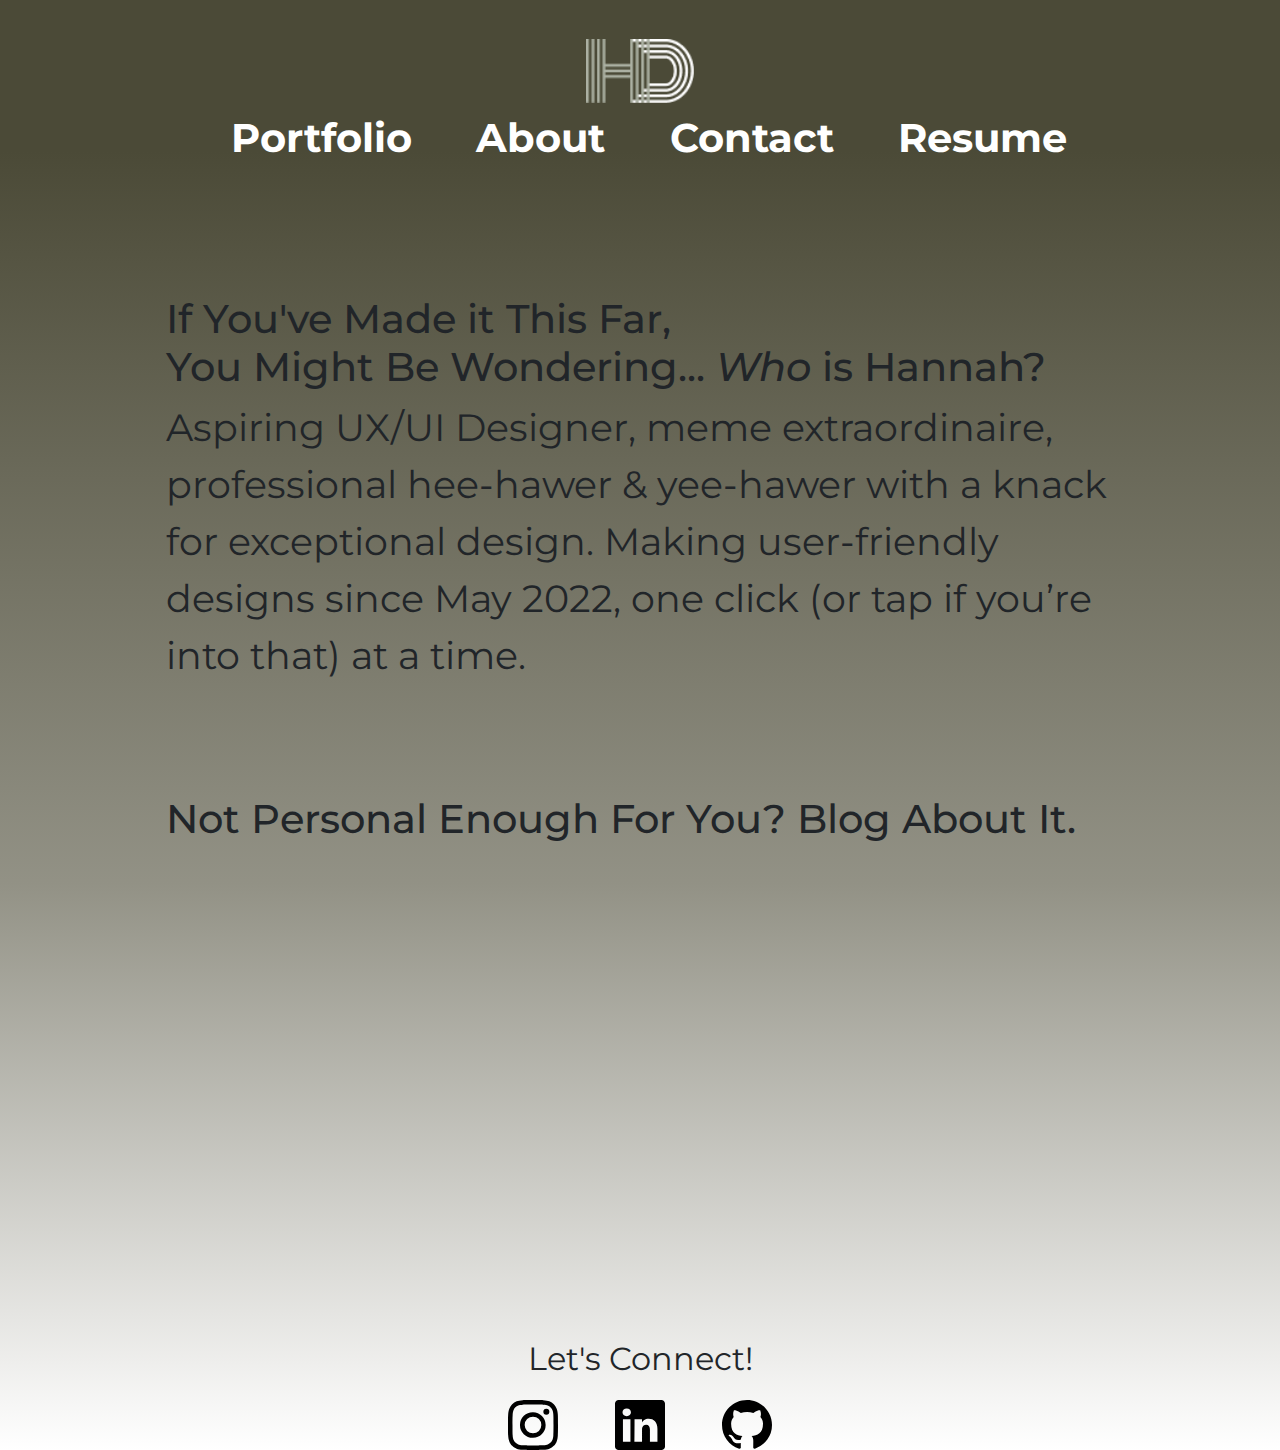
==== commit 96ec200d: "New Commit" ====
--- a/about.html
+++ b/about.html
@@ -1,14 +1,23 @@
 <!DOCTYPE html>
 <html lang="en">
-<link rel="stylesheet" href="CSS/style.css" />
+<!-- <link rel="stylesheet" href="CSS/style.css" />
 <link rel="stylesheet" href="CSS/homepage.css" />
-<link rel="stylesheet" href="CSS/aboutme.css" />
+<link rel="stylesheet" href="CSS/aboutme.css" /> -->
 
 <head>
+    <!-- Bootstrap -->
+    <link rel="stylesheet" href="https://cdn.jsdelivr.net/npm/bootstrap@4.3.1/dist/css/bootstrap.min.css"
+        integrity="sha384-ggOyR0iXCbMQv3Xipma34MD+dH/1fQ784/j6cY/iJTQUOhcWr7x9JvoRxT2MZw1T" crossorigin="anonymous">
+    <!-- CSS -->
+    <link rel="stylesheet" href="CSS/style.css" />
+    <link rel="stylesheet" href="CSS/homepage.css" />
+    <link rel="stylesheet" href="CSS/aboutme.css" />
+
     <!-- Fonts: -->
     <link rel="preconnect" href="https://fonts.googleapis.com">
     <link rel="preconnect" href="https://fonts.gstatic.com" crossorigin>
-    <link href="https://fonts.googleapis.com/css2?family=Montserrat:wght@200;300;400;500;600;700&display=swap" rel="stylesheet">
+    <link href="https://fonts.googleapis.com/css2?family=Montserrat:wght@200;300;400;500;600;700&display=swap"
+        rel="stylesheet">
 </head>
 
 <body>
@@ -19,7 +28,7 @@
                 <div class="navbar">
                     <a href="./index.html"><img src="Images\Vector.png" class="logo" /></a>
                     <nav>
-                        <ul style="width: 100%; padding: 1%;">
+                        <ul style="width: 110%; padding: 1%;">
                             <a href="./portfolio.html">
                                 <li class="inline">Portfolio</li>
                             </a>
@@ -39,8 +48,9 @@
                 <h1 class="introheader">If You've Made it This Far, <br>
                     You Might Be Wondering... <span style="font-style:italic;">Who</span> is Hannah?</H1>
                 <p>
-                    Aspiring UX/UI Designer, meme extraordinaire, professional hee-hawer & yee-hawer with a knack for exceptional design. 
-                    Making user-friendly designs since May 2022, one click (or tap if you’re into that) at a time. 
+                    Aspiring UX/UI Designer, meme extraordinaire, professional hee-hawer & yee-hawer with a knack for
+                    exceptional design.
+                    Making user-friendly designs since May 2022, one click (or tap if you’re into that) at a time.
                 </p>
             </div>
             <div class="Blog">
@@ -74,6 +84,16 @@
             </div>
         </footer>
     </div>
+    <!-- Bootstap -->
+    <script src="https://code.jquery.com/jquery-3.3.1.slim.min.js"
+        integrity="sha384-q8i/X+965DzO0rT7abK41JStQIAqVgRVzpbzo5smXKp4YfRvH+8abtTE1Pi6jizo"
+        crossorigin="anonymous"></script>
+    <script src="https://cdn.jsdelivr.net/npm/popper.js@1.14.7/dist/umd/popper.min.js"
+        integrity="sha384-UO2eT0CpHqdSJQ6hJty5KVphtPhzWj9WO1clHTMGa3JDZwrnQq4sF86dIHNDz0W1"
+        crossorigin="anonymous"></script>
+    <script src="https://cdn.jsdelivr.net/npm/bootstrap@4.3.1/dist/js/bootstrap.min.js"
+        integrity="sha384-JjSmVgyd0p3pXB1rRibZUAYoIIy6OrQ6VrjIEaFf/nJGzIxFDsf4x0xIM+B07jRM"
+        crossorigin="anonymous"></script>
 </body>
 
 <!-- Insert JS??? -->
--- a/CSS/style.css
+++ b/CSS/style.css
@@ -7,8 +7,8 @@
     display:flex;
     flex-direction: row;
     width: 100%;
-    justify-content:center;
-    align-items: center;
+    justify-content:center !important;
+    align-items: center !important;
 }
 
 .navigation {
--- a/CSS/style.css
+++ b/CSS/style.css
@@ -7,8 +7,8 @@
     display:flex;
     flex-direction: row;
     width: 100%;
-    justify-content:center;
-    align-items: center;
+    justify-content:center !important;
+    align-items: center !important;
 }
 
 .navigation {
